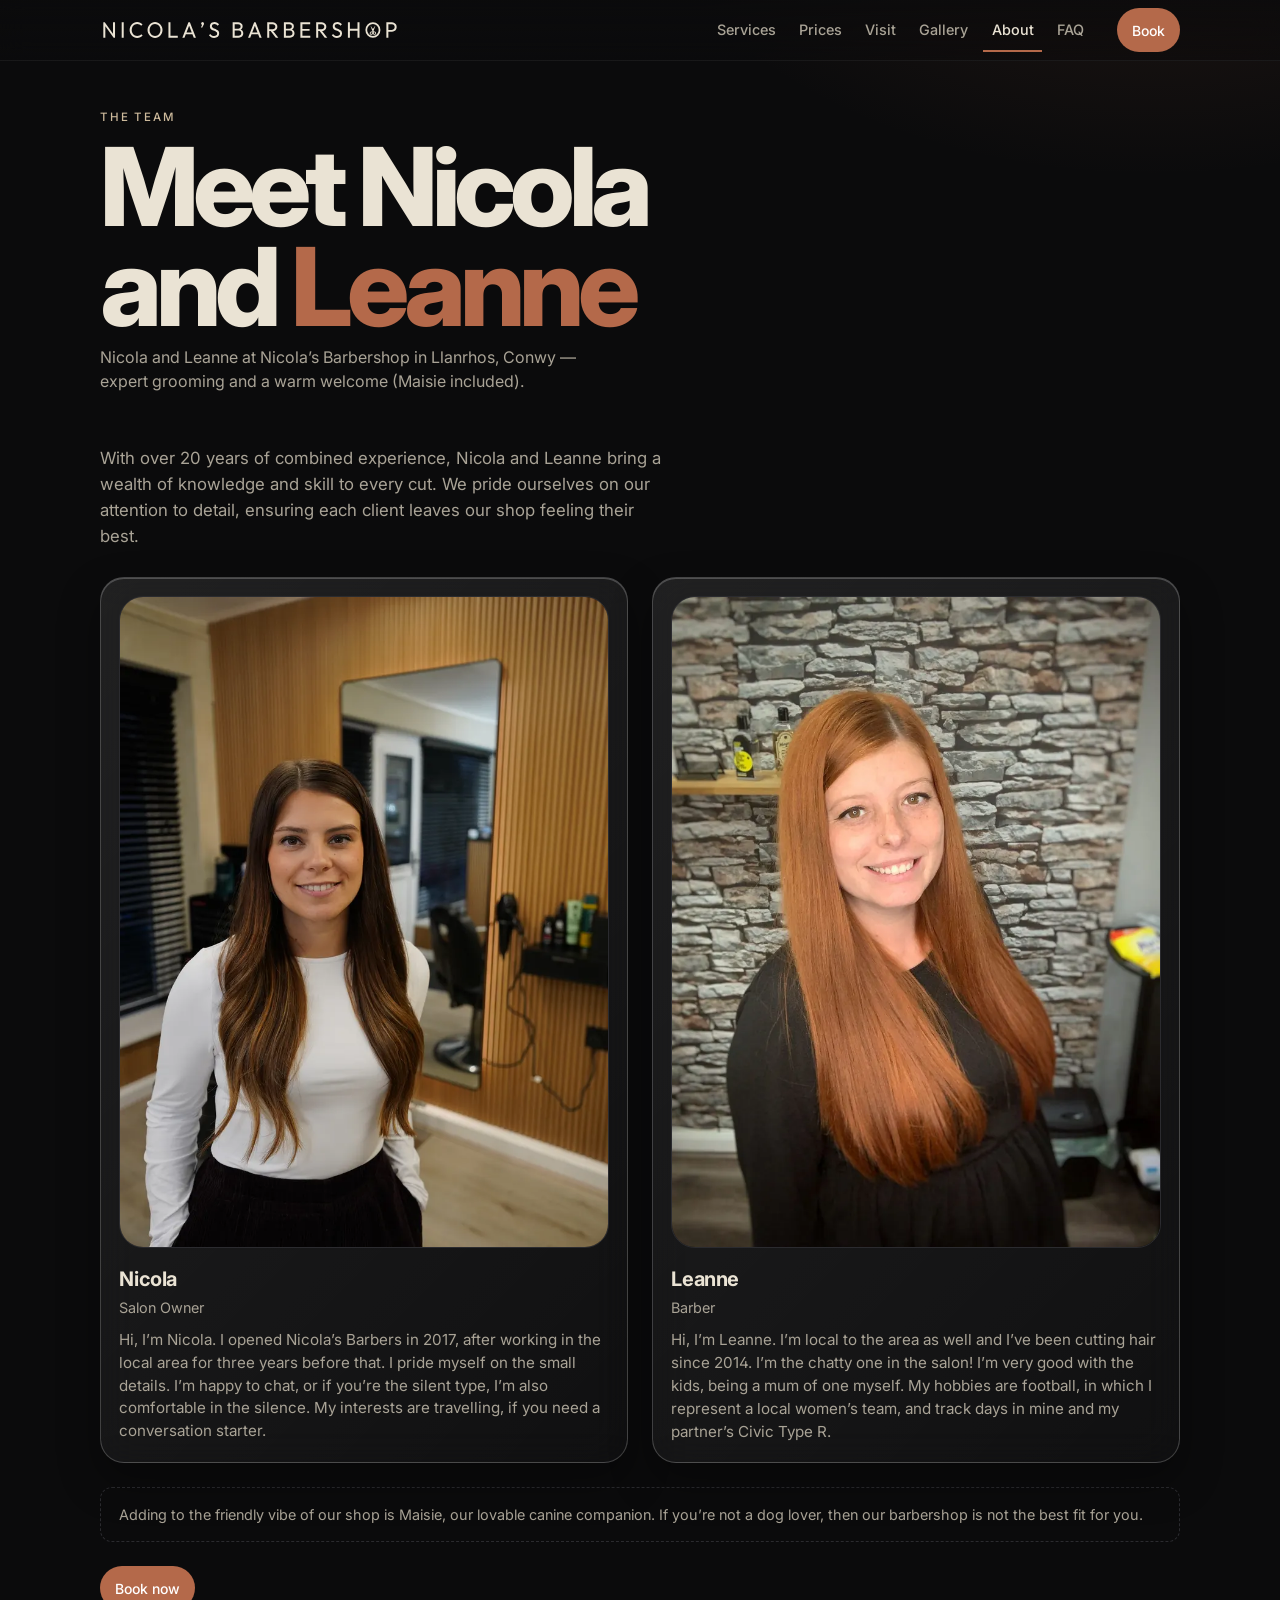
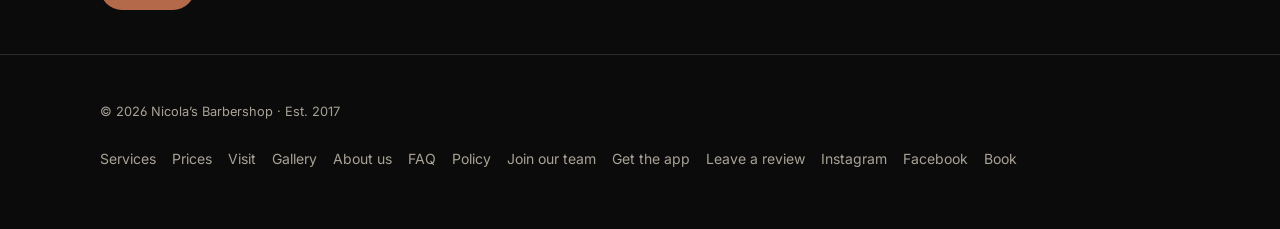
==== about.html @ 8cd3a9d8 "Go live: Concept C style" ====
<!DOCTYPE html>
<html lang="en-GB">
<head>
  <meta name="robots" content="noindex, nofollow">
  <meta charset="utf-8" />
  <meta name="viewport" content="width=device-width, initial-scale=1" />
  <title>About Nicola &amp; Leanne · Nicola’s Barbershop, Llanrhos, Conwy</title>
  <meta name="description" content="Meet Nicola and Leanne, the barbers at Nicola’s Barbershop in Llanrhos, Conwy." />
  <link rel="canonical" href="https://nicolasbarbershop.co.uk/about.html" />
  <meta name="theme-color" content="#0b0b0c" />
  <link rel="manifest" href="/manifest.webmanifest?v=cc3" />
  <meta name="mobile-web-app-capable" content="yes" />
  <meta name="apple-mobile-web-app-capable" content="yes" />
  <meta name="apple-mobile-web-app-title" content="Nicola's" />
  <meta name="apple-mobile-web-app-status-bar-style" content="black-translucent" />
  <!-- Social share (Open Graph / Twitter). Absolute site URLs use https://nicolasbarbershop.co.uk/ -->
  <meta property="og:type" content="website" />
  <meta property="og:site_name" content="Nicola’s Barbershop" />
  <meta property="og:locale" content="en_GB" />
  <meta property="og:title" content="About Nicola &amp; Leanne · Nicola’s Barbershop, Llanrhos, Conwy" />
  <meta property="og:description" content="Meet Nicola and Leanne, the barbers at Nicola’s Barbershop in Llanrhos, Conwy." />
  <meta property="og:url" content="https://nicolasbarbershop.co.uk/about.html" />
  <meta property="og:image" content="https://nicolasbarbershop.co.uk/assets/og-share.jpg" />
  <meta property="og:image:width" content="1200" />
  <meta property="og:image:height" content="630" />
  <meta property="og:image:alt" content="Nicola’s Barbershop, 2 Maes y Castell, Llanrhos, Conwy: barber chair inside the shop" />
  <meta name="twitter:card" content="summary_large_image" />
  <meta name="twitter:title" content="About Nicola &amp; Leanne · Nicola’s Barbershop, Llanrhos, Conwy" />
  <meta name="twitter:description" content="Meet Nicola and Leanne, the barbers at Nicola’s Barbershop in Llanrhos, Conwy." />
  <meta name="twitter:image" content="https://nicolasbarbershop.co.uk/assets/og-share.jpg" />
  <link rel="icon" href="favicon.ico?v=cc3" sizes="any" />
  <link rel="icon" type="image/png" sizes="32x32" href="assets/favicon-32x32.png?v=cc3" />
  <link rel="icon" type="image/png" sizes="192x192" href="assets/favicon-192.png?v=cc3" />
  <link rel="apple-touch-icon" sizes="180x180" href="assets/apple-touch-icon.png?v=cc3" />
  <link rel="preconnect" href="https://fonts.googleapis.com" />
  <link rel="preconnect" href="https://fonts.gstatic.com" crossorigin />
  <link href="https://fonts.googleapis.com/css2?family=Inter:wght@400;500;600&display=swap" rel="stylesheet" />
  <link rel="stylesheet" href="styles.css?v=cc3" />
</head>
<body>
  <a class="skip-link" href="#main">Skip to content</a>
  <header>
    <div class="wrap nav">
      <a class="logo-link" href="index.html">
        <img class="logo-wordmark-img" src="assets/wordmark.svg" alt="Nicola’s Barbershop" width="240" height="17">
      </a>
      <nav class="nav-links" aria-label="Main">
        <a href="services.html">Services</a>
        <a href="prices.html">Prices</a>
        <a href="visit.html">Visit</a>
        <a href="gallery.html">Gallery</a>
        <a href="about.html" aria-current="page">About</a>
        <a href="faq.html">FAQ</a>
      </nav>
      <div class="nav-actions">
        <a class="btn" href="book.html">Book</a>
        <button type="button" class="menu-toggle" aria-expanded="false" aria-controls="site-menu" aria-label="Open menu">
          <span class="menu-toggle-bars" aria-hidden="true"><span></span></span>
        </button>
      </div>
    </div>
    <div id="news-ticker" class="news-ticker" hidden role="region" aria-labelledby="news-ticker-label">
      <div class="wrap news-ticker-inner">
        <span id="news-ticker-label" class="news-ticker-label">Shop updates</span>
        <div class="news-ticker-viewport" aria-hidden="true">
          <div class="news-ticker-track"></div>
        </div>
        <button type="button" class="news-ticker-toggle" aria-pressed="false">Pause</button>
        <ul class="news-ticker-list" aria-live="polite"></ul>
      </div>
    </div>
  </header>

  <div id="site-menu" class="site-menu" hidden aria-hidden="true">
    <div class="site-menu-inner">
      <nav class="site-menu-nav" aria-label="Site">
        <a href="index.html">Home</a>
        <a href="services.html">Services</a>
        <a href="prices.html">Prices</a>
        <a href="visit.html">Visit</a>
        <a href="gallery.html">Gallery</a>
        <a href="about.html" aria-current="page">About us</a>
        <a href="faq.html">FAQ</a>
        <a href="policy.html">Policy</a>
        <a href="join.html">Join our team</a>
        <a class="btn btn-lg menu-book" href="book.html">Book</a>
        <a class="menu-app app-only-browser" href="app.html">Get the app</a>
      </nav>
      <div class="site-menu-foot">
        <div class="site-menu-social">
          <a class="social-icon" href="https://www.instagram.com/nicolas_barbershop_/" target="_blank" rel="noopener" aria-label="Instagram"><svg viewBox="0 0 24 24" aria-hidden="true"><path d="M7.8 2h8.4C19.4 2 22 4.6 22 7.8v8.4a5.8 5.8 0 0 1-5.8 5.8H7.8C4.6 22 2 19.4 2 16.2V7.8A5.8 5.8 0 0 1 7.8 2zm-.2 2A3.6 3.6 0 0 0 4 7.6v8.8A3.6 3.6 0 0 0 7.6 20h8.8a3.6 3.6 0 0 0 3.6-3.6V7.6A3.6 3.6 0 0 0 16.4 4H7.6zm9.65 1.5a1.25 1.25 0 1 1 0 2.5 1.25 1.25 0 0 1 0-2.5zM12 7a5 5 0 1 1 0 10 5 5 0 0 1 0-10zm0 2a3 3 0 1 0 0 6 3 3 0 0 0 0-6z"/></svg></a>
          <a class="social-icon" href="https://www.facebook.com/nicolasbarbershop35/" target="_blank" rel="noopener" aria-label="Facebook"><svg viewBox="0 0 24 24" aria-hidden="true"><path d="M14 13.5h2.5l1-4H14v-2c0-1.03 0-2 2-2h1.5V2.14C17.17 2.09 15.92 2 14.89 2 12.3 2 10.5 3.66 10.5 6.7V9.5H8v4h2.5V22h3.5v-8.5z"/></svg></a>
        </div>
        <a class="site-menu-review" href="https://search.google.com/local/writereview?placeid=ChIJI0imyHkeZUgKI9zRHF1nJQ" target="_blank" rel="noopener">Leave a Google review</a>
      </div>
    </div>
  </div>

  <main id="main" tabindex="-1">
    <div class="wrap page-hero">
      <p class="eyebrow">The team</p>
      <h1>Meet Nicola and Leanne</h1>
      <p class="page-lead">Nicola and Leanne at Nicola’s Barbershop in Llanrhos, Conwy — expert grooming and a warm welcome (Maisie included).</p>
    </div>
    <section class="about-section" style="border-top:none;padding-top:0;" aria-labelledby="team-heading">
      <div class="wrap">
        <h2 id="team-heading" class="visually-hidden">Nicola and Leanne</h2>
        <p class="about-intro reveal">With over 20 years of combined experience, Nicola and Leanne bring a wealth of knowledge and skill to every cut. We pride ourselves on our attention to detail, ensuring each client leaves our shop feeling their best.</p>
        <div class="about-profiles">
          <article class="about-profile reveal">
            <picture><source type="image/webp" srcset="assets/about/nicola-480.webp?v=20261101n 480w, assets/about/nicola-800.webp?v=20261101n 800w" sizes="(min-width: 720px) 50vw, 100vw" /><img class="about-photo" src="assets/about/nicola.jpg?v=20261101n" width="1200" height="1600" alt="Nicola, salon owner at Nicola’s Barbershop" loading="eager" decoding="async" /></picture>
            <div class="about-copy">
              <h3>Nicola</h3>
              <p class="role">Salon Owner</p>
              <p>Hi, I’m Nicola. I opened Nicola’s Barbers in 2017, after working in the local area for three years before that. I pride myself on the small details. I’m happy to chat, or if you’re the silent type, I’m also comfortable in the silence. My interests are travelling, if you need a conversation starter.</p>
            </div>
          </article>
          <article class="about-profile reveal">
            <picture><source type="image/webp" srcset="assets/about/leanne-480.webp 480w, assets/about/leanne-800.webp 800w" sizes="(min-width: 720px) 50vw, 100vw" /><img class="about-photo" src="assets/about/leanne.jpg?v=20260926-full" width="1200" height="1600" alt="Leanne, barber at Nicola’s Barbershop" loading="lazy" decoding="async" /></picture>
            <div class="about-copy">
              <h3>Leanne</h3>
              <p class="role">Barber</p>
              <p>Hi, I’m Leanne. I’m local to the area as well and I’ve been cutting hair since 2014. I’m the chatty one in the salon! I’m very good with the kids, being a mum of one myself. My hobbies are football, in which I represent a local women’s team, and track days in mine and my partner’s Civic Type R.</p>
            </div>
          </article>
        </div>
        <p class="note reveal" style="margin-top:1.5rem;">Adding to the friendly vibe of our shop is Maisie, our lovable canine companion. If you’re not a dog lover, then our barbershop is not the best fit for you.</p>
        <p style="margin-top:1.5rem;" class="reveal"><a class="btn" href="book.html">Book now</a></p>
      </div>
    </section>
  </main>

  <footer>
    <div class="wrap footer-row">
      <div class="footer-nap">
        <p class="footer-copy">© 2026 Nicola’s Barbershop · Est. 2017</p>
      </div>
      <div class="social">
        <a href="services.html">Services</a>
        <a href="prices.html">Prices</a>
        <a href="visit.html">Visit</a>
        <a href="gallery.html">Gallery</a>
        <a href="about.html">About us</a>
        <a href="faq.html">FAQ</a>
        <a href="policy.html">Policy</a>
        <a href="join.html">Join our team</a>
        <a href="app.html" class="app-only-browser">Get the app</a>
        <a href="https://search.google.com/local/writereview?placeid=ChIJI0imyHkeZUgKI9zRHF1nJQ" target="_blank" rel="noopener">Leave a review</a>
        <a href="https://www.instagram.com/nicolas_barbershop_/" target="_blank" rel="noopener">Instagram</a>
        <a href="https://www.facebook.com/nicolasbarbershop35/" target="_blank" rel="noopener">Facebook</a>
        <a href="book.html">Book</a>
      </div>
    </div>
  </footer>
  <script src="site.js?v=cc3" defer></script>
</body>
</html>
---- styles.css ----
:root {
  --bg: #0b0b0c;
  --bg-elevated: #17171a;
  --border: #2b2b2f;
  --text: #eae3d4;
  --muted: #a9a396;
  --accent: #b4694a;
  --accent-hover: #9c5a3e; /* button hover: white text 5.6:1 */
  --accent-text: #cdba9c; /* links/text on dark: 6.0:1 on #0b0b0c, 5.7:1 on #17171a (was #b4694a at 4.2:1) */
  --accent-text-hover: #eae3d4;
  --max: 1080px;
  --font: Inter, system-ui, -apple-system, BlinkMacSystemFont, "Segoe UI", sans-serif;
}
* { box-sizing: border-box; margin: 0; padding: 0; }
html { scroll-behavior: smooth; }
body {
  font-family: var(--font);
  background: var(--bg);
  color: var(--text);
  line-height: 1.5;
  -webkit-font-smoothing: antialiased;
}
a { color: inherit; text-decoration: none; }
img { max-width: 100%; display: block; }
.wrap { width: min(100% - 2rem, var(--max)); margin-inline: auto; }
header {
  position: sticky; top: 0; z-index: 20;
  backdrop-filter: saturate(180%) blur(14px);
  background: rgba(11, 11, 12, 0.82);
  border-bottom: 1px solid var(--border);
}
.nav {
  display: flex; align-items: center; justify-content: space-between;
  gap: 1rem; min-height: 3.75rem;
}
.logo-link { display: flex; align-items: center; gap: 0.65rem; min-height: 44px; }
.logo-img {
  height: 1.5rem; width: auto;
  /* Nearcut asset is white glyphs on black — keep black plate so white type stays visible */
  border-radius: 4px;
  background: #000;
}
.logo-text {
  font-weight: 600; font-size: 0.9rem; letter-spacing: -0.02em;
  display: none;
}
/* Header wordmark (text, so it stays sharp and can be sized to fit) */
.logo-wordmark {
  display: block; white-space: nowrap; text-transform: uppercase;
  font-weight: 600; letter-spacing: 0.1em; line-height: 1;
  font-size: clamp(0.8rem, 3.9vw, 0.95rem); color: var(--text);
}
@media (min-width: 720px) { .logo-wordmark { font-size: 1.1rem; letter-spacing: 0.14em; } }
.logo-link { min-width: 0; flex-shrink: 1; }
@media (max-width: 400px) {
  .nav { gap: 0.5rem; }
  .nav-actions { gap: 0.4rem; }
}

/* Button rows */
.btn-row { display: flex; flex-wrap: wrap; align-items: center; gap: 0.75rem; }
/* Equal-width Book + Call pair */
.btn-row.btn-pair {
  display: grid; grid-template-columns: repeat(2, minmax(0, 1fr));
  gap: 0.75rem; width: 100%; max-width: 26rem; align-items: stretch;
}
.btn-pair > .btn, .btn-pair > .btn-ghost { width: 100%; min-width: 0; }
.btn-pair .btn, .btn-pair .btn-ghost { text-align: center; line-height: 1.2; padding-inline: 0.75rem; }
/* Stacked variant: two equal full-width buttons (used where a label is too long for two columns) */
.btn-row.btn-pair.btn-pair-stack { grid-template-columns: minmax(0, 1fr); max-width: 22rem; }

.price-foot { margin-top: 1rem; color: var(--muted); font-size: 0.9rem; }
.nav-links {
  display: none; gap: 1.1rem; color: var(--muted);
  font-size: 0.85rem; font-weight: 500;
}
.nav-links a:hover, .nav-links a[aria-current="page"] { color: var(--text); }
.btn {
  display: inline-flex; align-items: center; justify-content: center;
  background: var(--accent); color: #fff; font-weight: 500;
  font-size: 0.875rem; padding: 0.55rem 0.95rem; border-radius: 999px;
  transition: background 0.15s ease;
}
.btn:hover { background: var(--accent-hover); }
.btn-lg { font-size: 0.95rem; padding: 0.75rem 1.25rem; }
.link-quiet { color: var(--muted); font-size: 0.95rem; font-weight: 500; }
.link-quiet:hover { color: var(--text); }
.hero { padding: 3.5rem 0 2rem; }
.hero h1 {
  font-size: clamp(2.4rem, 7vw, 3.75rem); font-weight: 600;
  letter-spacing: -0.04em; line-height: 1.05; max-width: 15ch;
}
.hero-kicker { margin-top: 0.9rem; color: var(--muted); font-size: clamp(1.1rem, 3vw, 1.35rem); font-weight: 500; letter-spacing: -0.02em; }
.hero-sub { margin-top: 0.3rem; color: var(--muted); font-size: 1.05rem; max-width: 36ch; }
.hero-actions { display: flex; flex-wrap: wrap; align-items: center; gap: 1rem; margin-top: 1.75rem; }

.book-stack { display: flex; flex-direction: column; align-items: flex-start; gap: 0.4rem; }
.book-hint {
  color: var(--muted); font-size: 0.85rem; font-weight: 400;
  letter-spacing: -0.01em; margin: 0;
}
.book-hint { max-width: 44ch; }
.book-hint-tel { color: var(--text); text-decoration: underline; text-underline-offset: 2px; white-space: nowrap; padding: 0.6rem 0; }
.cta-bar .book-stack { align-items: flex-end; }
.cta-bar .book-hint { text-align: right; }
.cards {
  display: grid; gap: 0.75rem; margin: 2rem 0 3rem; padding: 0.75rem;
  border: 1px solid var(--border); border-radius: 16px;
  background: linear-gradient(180deg, rgba(255,255,255,0.02), transparent);
}
.card {
  padding: 1rem 1rem 1.1rem; border-radius: 12px;
  background: var(--bg-elevated); border: 1px solid var(--border);
}
.card-icon {
  width: 2rem; height: 2rem; border-radius: 8px;
  border: 1px solid rgba(180, 105, 74, 0.5);
  display: grid; place-items: center; color: var(--accent-text);
  margin-bottom: 0.75rem; font-size: 0.9rem;
}
.card h3 { font-size: 0.95rem; font-weight: 600; letter-spacing: -0.02em; margin-bottom: 0.35rem; }
.card p { color: var(--muted); font-size: 0.875rem; }
section { padding: 2.75rem 0; border-top: 1px solid var(--border); }
.page-hero { padding: 3rem 0 1.5rem; border-top: none; }
.eyebrow {
  color: var(--muted); font-size: 0.75rem; font-weight: 500;
  letter-spacing: 0.08em; text-transform: uppercase; margin-bottom: 0.65rem;
}
section h2, .page-hero h1 {
  font-size: clamp(1.6rem, 4vw, 2.1rem); font-weight: 600;
  letter-spacing: -0.03em; margin-bottom: 0.5rem;
}
.page-hero h1 { font-size: clamp(2rem, 5vw, 2.75rem); }
.section-lead, .page-lead { color: var(--muted); max-width: 48ch; margin-bottom: 1.75rem; }
.visit-grid { display: grid; gap: 1.5rem; grid-template-columns: minmax(0, 1fr); }
.visit-grid > * { min-width: 0; }
.panel {
  background: var(--bg-elevated); border: 1px solid var(--border);
  border-radius: 14px; padding: 1.25rem;
}
.panel h3 {
  font-size: 0.8rem; font-weight: 500; color: var(--muted);
  letter-spacing: 0.04em; text-transform: uppercase; margin-bottom: 0.65rem;
}
.panel address { font-style: normal; font-size: 1.05rem; letter-spacing: -0.01em; }
.hours { width: 100%; border-collapse: collapse; font-size: 0.95rem; }
.hours th, .hours td { text-align: left; padding: 0.45rem 0; border-bottom: 1px solid var(--border); font-weight: 400; }
.hours tr:last-child th, .hours tr:last-child td { border-bottom: none; }
.hours th { color: var(--muted); width: 35%; }
.map-wrap { display: grid; gap: 0.75rem; align-content: start; }
.map-frame {
  overflow: hidden; border-radius: 14px; border: 1px solid var(--border);
  background: #101012; aspect-ratio: 4 / 3; width: 100%; min-height: 260px;
}
.map-frame iframe {
  display: block; width: 100%; height: 100%; border: 0;
  filter: grayscale(1) invert(0.92) contrast(0.9);
}
.map-open { justify-content: center; }
@media (min-width: 720px) {
  .map-frame { aspect-ratio: auto; height: 100%; min-height: 360px; }
}

.btn-directions {
  margin-top: 1rem;
  width: 100%;
}
.phone-row {
  display: flex; align-items: center; justify-content: space-between; gap: 1rem;
  padding: 1rem 1.15rem; border-radius: 12px; border: 1px solid var(--border);
  background: var(--bg-elevated); margin-top: 1rem; font-weight: 500;
}
.phone-row span { color: var(--muted); font-size: 0.85rem; }
.team { display: grid; gap: 1rem; }
.person {
  display: flex; gap: 1rem; align-items: flex-start; padding: 1.1rem;
  border: 1px solid var(--border); border-radius: 14px; background: var(--bg-elevated);
}
.avatar {
  width: 3rem; height: 3rem; border-radius: 999px; background: #222226;
  border: 1px solid var(--border); display: grid; place-items: center;
  color: var(--muted); font-weight: 600; flex-shrink: 0;
}
.person h3 { font-size: 1rem; letter-spacing: -0.02em; }
.person .role { color: var(--muted); font-size: 0.85rem; margin: 0.15rem 0 0.4rem; }
.person p { color: var(--muted); font-size: 0.9rem; }
.note {
  margin-top: 1.25rem; padding: 1rem 1.15rem; border-radius: 12px;
  border: 1px dashed var(--border); color: var(--muted); font-size: 0.9rem;
}
.draft-banner {
  background: #2a1d17; border-bottom: 1px solid #5a3a2b; color: #e0c2b0;
  font-size: 0.8rem; padding: 0.45rem 1rem; text-align: center;
}
footer {
  padding: 2.5rem 0 3rem; border-top: 1px solid var(--border);
  color: var(--muted); font-size: 0.875rem;
}
.footer-row {
  display: flex; flex-wrap: wrap; gap: 1rem;
  justify-content: space-between; align-items: center;
}
.social { display: flex; flex-wrap: wrap; gap: 1rem; }
.social a:hover { color: var(--text); }
.cta-bar {
  display: flex; flex-wrap: wrap; gap: 1rem; align-items: center;
  justify-content: space-between; padding: 1.25rem; border: 1px solid var(--border);
  border-radius: 16px; background: var(--bg-elevated); margin: 0.5rem 0 1.5rem;
}
.cta-bar p { color: var(--muted); font-size: 0.95rem; }


/* Google reviews strip */
.review-grid {
  display: grid; grid-template-columns: repeat(2, minmax(0, 1fr)); gap: 0.6rem;
  margin: 1.1rem 0 1rem;
}
.review-card {
  display: flex; flex-direction: column;
  padding: 0.85rem 0.8rem; border-radius: 12px;
  border: 1px solid var(--border); background: var(--bg-elevated);
}
.review-stars {
  color: #f3c969; font-size: 0.72rem; line-height: 1;
  letter-spacing: 0.08em; margin-bottom: 0.55rem;
}
.review-card blockquote { margin: 0; }
.review-card blockquote p {
  color: var(--text); font-size: 0.85rem; line-height: 1.4;
  letter-spacing: -0.01em;
}
.review-card footer {
  display: flex; flex-wrap: wrap; gap: 0.2rem 0.45rem;
  align-items: center; margin-top: auto; padding-top: 0.7rem;
  color: var(--muted); font-size: 0.72rem;
}
.review-avatar {
  display: inline-grid; place-items: center; width: 1.45rem; height: 1.45rem;
  border-radius: 50%; background: rgba(180, 105, 74, 0.2);
  border: 1px solid rgba(180, 105, 74, 0.5); color: #cdba9c;
  font-size: 0.58rem; font-weight: 600; letter-spacing: 0;
}
.review-card cite { font-style: normal; font-weight: 500; color: var(--text); }
.review-card time { color: var(--muted); }
.review-more {
  color: var(--accent-text); font-weight: 500;
  text-decoration: underline; text-underline-offset: 2px;
}
.review-more:hover { color: var(--accent-text-hover); }
.reviews-meta {
  color: var(--muted); font-size: 0.85rem; margin-top: 0.5rem;
}
.reviews-meta a { color: var(--accent-text); text-decoration: underline; text-underline-offset: 2px; }
@media (min-width: 720px) {
  .review-grid { grid-template-columns: repeat(4, 1fr); gap: 0.75rem; }
  .review-card { padding: 1rem; }
  .review-card blockquote p { font-size: 0.9rem; }
}

/* Price list */
.price-group { margin-bottom: 2rem; }
.price-group h2 {
  font-size: 1.15rem; font-weight: 600; letter-spacing: -0.02em;
  margin-bottom: 0.75rem; padding-bottom: 0.5rem; border-bottom: 1px solid var(--border);
}
.price-row {
  display: grid; grid-template-columns: 1fr auto; gap: 0.5rem 1rem;
  padding: 0.85rem 0; border-bottom: 1px solid var(--border);
}
.price-row:last-child { border-bottom: none; }
.price-name { font-weight: 500; letter-spacing: -0.01em; }
.price-meta { color: var(--muted); font-size: 0.85rem; margin-top: 0.2rem; }
.price-amount { font-weight: 600; font-variant-numeric: tabular-nums; white-space: nowrap; }

/* FAQ */
.faq details {
  border: 1px solid var(--border); border-radius: 12px;
  background: var(--bg-elevated); padding: 0.95rem 1.1rem; margin-bottom: 0.65rem;
}
.faq summary {
  cursor: pointer; font-weight: 500; letter-spacing: -0.01em; list-style: none;
}
.faq summary::-webkit-details-marker { display: none; }
.faq summary::after { content: "+"; float: right; color: var(--muted); }
.faq details[open] summary::after { content: "–"; }
.faq details p { color: var(--muted); margin-top: 0.65rem; font-size: 0.95rem; }
.faq details a { color: var(--accent-text); text-decoration: underline; text-underline-offset: 2px; }

/* Policy prose */
.prose { max-width: 62ch; }
.prose h2 { font-size: 1.2rem; margin: 1.75rem 0 0.65rem; letter-spacing: -0.02em; }
.prose p, .prose li { color: var(--muted); margin-bottom: 0.75rem; }
.prose ul { padding-left: 1.2rem; margin-bottom: 1rem; }
.prose strong { color: var(--text); font-weight: 500; }
.unknown {
  display: inline-block; font-size: 0.75rem; font-weight: 500;
  color: #e0b45a; background: rgba(224,180,90,0.12);
  border: 1px solid rgba(224,180,90,0.35); border-radius: 999px;
  padding: 0.1rem 0.5rem; margin-left: 0.35rem; vertical-align: middle;
}

@media (min-width: 720px) {
  .nav-links { display: flex; }
  .logo-text { display: none; }
  .logo-img { height: 1.65rem; }
  .cards { grid-template-columns: repeat(3, 1fr); padding: 1rem; }
  .visit-grid { grid-template-columns: minmax(0, 1fr) minmax(0, 1.1fr); align-items: start; }
  .team { grid-template-columns: 1fr 1fr; }
  .hero { padding-top: 5rem; padding-bottom: 3rem; }
}
@media (max-width: 719px) {
  .nav-links.mobile-open {
    display: flex; flex-direction: column; position: absolute;
    left: 0; right: 0; top: 3.75rem; background: var(--bg);
    border-bottom: 1px solid var(--border); padding: 1rem;
  }
}

/* ── Header actions (Book + hamburger) ─────────────────────────── */

/* ── Shop updates ticker ───────────────────────────────────────── */
.news-ticker {
  border-top: 1px solid rgba(35, 37, 42, 0.8);
  background: rgba(17, 18, 20, 0.72);
}
.news-ticker-inner {
  min-height: 2.25rem;
  display: grid;
  grid-template-columns: auto minmax(0, 1fr) auto;
  align-items: center;
  gap: 0.75rem;
}
.news-ticker-label {
  color: var(--muted);
  font-size: 0.68rem;
  font-weight: 600;
  letter-spacing: 0.08em;
  text-transform: uppercase;
  white-space: nowrap;
}
.news-ticker-viewport {
  min-width: 0;
  overflow: hidden;
}
.news-ticker-track {
  display: flex;
  width: max-content;
  animation: news-ticker-scroll 32s linear infinite;
}
.news-ticker-set {
  display: flex;
  align-items: center;
  flex-shrink: 0;
  gap: 1.75rem;
  padding-right: 1.75rem;
  list-style: none;
}
.news-ticker-item {
  color: var(--muted);
  font-size: 0.78rem;
  line-height: 1.3;
  white-space: nowrap;
}
.news-ticker-item strong {
  color: var(--text);
  font-weight: 500;
}
.news-ticker-separator { color: var(--accent-text); padding: 0 0.2rem; }
.news-ticker-toggle {
  border: 0;
  border-left: 1px solid var(--border);
  background: transparent;
  color: var(--muted);
  cursor: pointer;
  font: inherit;
  font-size: 0.72rem;
  padding: 0.2rem 0 0.2rem 0.75rem;
}
.news-ticker-toggle:hover { color: var(--text); }
.news-ticker-toggle:focus-visible {
  outline: 2px solid var(--accent);
  outline-offset: 2px;
}
.news-ticker:hover .news-ticker-track,
.news-ticker:focus-within .news-ticker-track,
.news-ticker.is-paused .news-ticker-track {
  animation-play-state: paused;
}
.news-ticker-list {
  position: absolute;
  width: 1px;
  height: 1px;
  padding: 0;
  margin: -1px;
  overflow: hidden;
  clip: rect(0, 0, 0, 0);
  white-space: nowrap;
  border: 0;
}
@keyframes news-ticker-scroll {
  to { transform: translateX(-50%); }
}

.nav-actions {
  display: flex; align-items: center; gap: 0.65rem; margin-left: auto;
}
.menu-toggle {
  display: inline-flex; align-items: center; justify-content: center;
  width: 2.5rem; height: 2.5rem; border-radius: 999px;
  border: 1px solid var(--border); background: var(--bg-elevated);
  color: var(--text); cursor: pointer; padding: 0;
  transition: background 0.15s ease, border-color 0.15s ease;
}
.menu-toggle:hover { background: #1f1f22; border-color: #38383d; }
.menu-toggle:focus-visible {
  outline: 2px solid var(--accent); outline-offset: 2px;
}
.menu-toggle-bars {
  display: block; width: 1.05rem; height: 0.75rem; position: relative;
}
.menu-toggle-bars::before,
.menu-toggle-bars::after,
.menu-toggle-bars span {
  content: ""; position: absolute; left: 0; right: 0; height: 1.5px;
  background: currentColor; border-radius: 1px;
  transition: transform 0.2s ease, top 0.2s ease, opacity 0.15s ease;
}
.menu-toggle-bars span { top: 50%; margin-top: -0.75px; }
.menu-toggle-bars::before { top: 0; }
.menu-toggle-bars::after { bottom: 0; }
.menu-toggle[aria-expanded="true"] .menu-toggle-bars span { opacity: 0; }
.menu-toggle[aria-expanded="true"] .menu-toggle-bars::before {
  top: 50%; margin-top: -0.75px; transform: rotate(45deg);
}
.menu-toggle[aria-expanded="true"] .menu-toggle-bars::after {
  bottom: 50%; margin-bottom: -0.75px; transform: rotate(-45deg);
}

/* Desktop: inline nav from 720px; hamburger stays on mobile only */
@media (max-width: 719px) {
  .nav-links { display: none !important; }
}
@media (min-width: 720px) {
  .nav-links { display: flex; align-items: center; gap: 0.15rem; margin-left: auto; }
  .nav-links a {
    display: inline-flex; align-items: center; min-height: 44px;
    padding: 0 0.55rem; border-radius: 8px;
  }
  .nav-links a[aria-current="page"] { color: var(--text); box-shadow: inset 0 -2px 0 var(--accent); border-radius: 0; }
  .nav-actions { margin-left: 0.5rem; }
  .menu-toggle { display: none; }
}
@media (min-width: 720px) and (max-width: 899px) {
  .logo-img { height: 1.3rem; }
  .nav-links { font-size: 0.8rem; }
  .nav-links a { padding: 0 0.4rem; }
}
@media (min-width: 960px) {
  .nav-links { font-size: 0.9rem; gap: 0.35rem; }
}

body.menu-open { overflow: hidden; }

/* ── Full-screen overlay menu ──────────────────────────────────── */
.site-menu {
  position: fixed; inset: 0; z-index: 40;
  background: rgba(11, 11, 12, 0.97);
  backdrop-filter: saturate(160%) blur(18px);
  display: flex; flex-direction: column;
  padding: 5rem 1.5rem 2rem;
  overflow-y: auto;
}
.site-menu[hidden] { display: none !important; }
.site-menu-inner {
  width: min(100%, 28rem); margin: 0 auto;
  display: flex; flex-direction: column; flex: 1; gap: 2rem;
}
.site-menu-nav {
  display: flex; flex-direction: column; gap: 0.15rem;
}
.site-menu-nav a {
  display: block; font-size: clamp(1.45rem, 5vw, 1.85rem);
  font-weight: 600; letter-spacing: -0.03em; line-height: 1.25;
  padding: 0.55rem 0; color: var(--text);
  border-bottom: 1px solid transparent;
  transition: color 0.15s ease;
}
.site-menu-nav a:hover,
.site-menu-nav a[aria-current="page"] { color: var(--accent-text); }
.site-menu-nav .menu-book {
  margin-top: 1rem; width: fit-content;
  font-size: 1rem; letter-spacing: -0.01em; line-height: 1.2;
  padding: 0.75rem 1.35rem;
}
.site-menu-foot {
  margin-top: auto; padding-top: 1.5rem;
  border-top: 1px solid var(--border);
  display: flex; flex-wrap: wrap; align-items: center;
  justify-content: space-between; gap: 1rem;
}
.site-menu-social {
  display: flex; gap: 0.75rem;
}
.social-icon {
  display: inline-flex; align-items: center; justify-content: center;
  width: 3rem; height: 3rem; border-radius: 999px;
  border: 1px solid var(--border); background: var(--bg-elevated);
  color: var(--text); transition: background 0.15s ease, border-color 0.15s ease;
}
.social-icon:hover { background: #1f1f22; border-color: #38383d; color: var(--accent-text); }
.social-icon svg { width: 1.25rem; height: 1.25rem; fill: currentColor; }
.site-menu-review {
  font-size: 0.9rem; font-weight: 500; color: var(--muted);
}
.site-menu-review:hover { color: var(--text); }

/* ── Scroll reveal ─────────────────────────────────────────────── */
.reveal-ready,
.review-card.reveal-ready {
  opacity: 0;
  transform: translateY(0.85rem);
  transition: opacity 0.55s ease, transform 0.55s ease;
}
.reveal-ready.is-visible,
.review-card.reveal-ready.is-visible {
  opacity: 1;
  transform: translateY(0);
}
@media (prefers-reduced-motion: reduce) {
  .reveal-ready,
  .review-card.reveal-ready {
    opacity: 1; transform: none; transition: none;
  }
  .news-ticker-track { animation: none; }
}

/* ── Reviews CTA ───────────────────────────────────────────────── */
.reviews-actions {
  display: flex; flex-wrap: wrap; gap: 0.75rem 1rem;
  align-items: center; margin-top: 1.25rem;
}
.btn-ghost {
  display: inline-flex; align-items: center; justify-content: center;
  background: transparent; color: var(--text); font-weight: 500;
  font-size: 0.875rem; padding: 0.55rem 0.95rem; border-radius: 999px;
  border: 1px solid var(--border);
  transition: background 0.15s ease, border-color 0.15s ease;
}
.btn-ghost:hover { background: var(--bg-elevated); border-color: #38383d; }

/* ── Service cards (services page + home highlights) ───────────── */
.service-grid {
  display: grid; gap: 0.75rem; margin: 1rem 0 1.5rem;
}
.service-card {
  padding: 1.15rem 1.2rem; border-radius: 14px;
  border: 1px solid var(--border); background: var(--bg-elevated);
  display: flex; flex-direction: column; gap: 0.65rem;
}
.service-card h3 {
  font-size: 1.05rem; font-weight: 600; letter-spacing: -0.02em;
}
.service-card .price-meta { margin-top: 0; }
.service-card-top {
  display: flex; justify-content: space-between; gap: 1rem; align-items: flex-start;
}
.service-card .price-amount { font-size: 1.05rem; }
.service-card .book-stack { margin-top: 0.25rem; }
.card-link {
  display: block; color: inherit;
  transition: border-color 0.15s ease, background 0.15s ease;
}
a.card.card-link:hover {
  border-color: #38383d; background: #1c1c1f;
}
.cards-foot {
  display: flex; justify-content: center; margin: -1.5rem 0 2.5rem;
}
@media (min-width: 720px) {
  .service-grid { grid-template-columns: repeat(2, 1fr); }
}

/* ── Gallery ───────────────────────────────────────────────────── */
.gallery-cta {
  display: flex; flex-wrap: wrap; gap: 1rem; align-items: center;
  justify-content: space-between; padding: 1.25rem 1.35rem;
  border: 1px solid var(--border); border-radius: 16px;
  background: var(--bg-elevated); margin-bottom: 1.5rem;
}
.gallery-cta p { color: var(--muted); font-size: 0.95rem; max-width: 40ch; }
.gallery-cta strong { color: var(--text); font-weight: 600; }
.ig-embed-wrap {
  border: 1px solid var(--border); border-radius: 16px; overflow: hidden;
  background: var(--bg-elevated); min-height: 12rem;
}
.ig-embed-wrap iframe {
  width: 100%; min-height: 480px; border: 0; display: block;
}
.gallery-fallback {
  padding: 2rem 1.5rem; text-align: center; color: var(--muted);
}
.gallery-fallback p { margin-bottom: 1rem; max-width: 40ch; margin-inline: auto; }

.gallery-local {
  padding: 2.5rem 0 1rem;
  border-top: 1px solid var(--border);
}
.gallery-section-head { margin-bottom: 1.25rem; }
.gallery-section-head .page-lead { margin-top: 0.35rem; }

.visually-hidden {
  position: absolute; width: 1px; height: 1px; padding: 0; margin: -1px;
  overflow: hidden; clip: rect(0, 0, 0, 0); white-space: nowrap; border: 0;
}

/* Carousel — mobile-first, one focused image */
.carousel {
  max-width: 28rem;
  margin: 0 auto 0.5rem;
}
.carousel-viewport {
  position: relative;
  border: 1px solid var(--border);
  border-radius: 16px;
  overflow: hidden;
  background: var(--bg-elevated);
  aspect-ratio: 3 / 4;
}
.carousel-track {
  list-style: none;
  margin: 0;
  padding: 0;
  position: absolute;
  inset: 0;
}
.carousel-slide {
  position: absolute;
  inset: 0;
  margin: 0;
  opacity: 0;
  visibility: hidden;
  transition: opacity 0.28s ease;
  pointer-events: none;
  display: block !important; /* override [hidden] so absolute stack works */
}
.carousel-slide.is-active {
  opacity: 1;
  visibility: visible;
  pointer-events: auto;
  z-index: 1;
}
.carousel-slide figure {
  position: relative;
  margin: 0;
  height: 100%;
}
.carousel-slide img {
  width: 100%;
  height: 100%;
  object-fit: cover;
  object-position: center;
}
.carousel-slide figcaption {
  position: absolute;
  left: 0; right: 0; bottom: 0;
  padding: 0.65rem 0.85rem;
  font-size: 0.8rem;
  color: var(--text);
  background: linear-gradient(transparent, rgba(11, 11, 12, 0.85));
}
.carousel-controls {
  display: flex;
  align-items: center;
  justify-content: space-between;
  gap: 0.75rem;
  margin-top: 0.85rem;
}
.carousel-btn {
  flex: 0 0 auto;
  width: 2.5rem;
  height: 2.5rem;
  display: inline-flex;
  align-items: center;
  justify-content: center;
  border-radius: 999px;
  border: 1px solid var(--border);
  background: var(--bg-elevated);
  color: var(--text);
  cursor: pointer;
  transition: background 0.15s ease, border-color 0.15s ease;
}
.carousel-btn:hover {
  background: #202023;
  border-color: #38383d;
}
.carousel-btn:focus-visible {
  outline: 2px solid var(--accent);
  outline-offset: 2px;
}
.carousel-dots {
  display: flex;
  flex-wrap: wrap;
  justify-content: center;
  gap: 0.4rem;
  flex: 1;
}
.carousel-dot {
  width: 0.55rem;
  height: 0.55rem;
  padding: 0;
  border: 0;
  border-radius: 999px;
  background: #4a4a50;
  cursor: pointer;
  transition: background 0.15s ease, transform 0.15s ease;
}
.carousel-dot[aria-selected="true"] {
  background: var(--accent);
  transform: scale(1.15);
}
.carousel-dot:focus-visible {
  outline: 2px solid var(--accent);
  outline-offset: 2px;
}
.carousel-status {
  margin-top: 0.5rem;
  text-align: center;
  font-size: 0.75rem;
  color: var(--muted);
}

@media (min-width: 640px) {
  .carousel { max-width: 32rem; }
  .carousel-btn { width: 2.75rem; height: 2.75rem; }
}
@media (min-width: 900px) {
  .carousel { max-width: 36rem; }
}
@media (prefers-reduced-motion: reduce) {
  .carousel-slide { transition: none; }
}

/* ── Join page ─────────────────────────────────────────────────── */
.join-grid { display: grid; gap: 1rem; margin: 1rem 0 1.5rem; }
.join-card {
  padding: 1.35rem 1.4rem; border-radius: 16px;
  border: 1px solid var(--border); background: var(--bg-elevated);
}
.join-card h2 {
  font-size: 1.2rem; font-weight: 600; letter-spacing: -0.02em;
  margin-bottom: 0.5rem;
}
.join-card p { color: var(--muted); font-size: 0.95rem; margin-bottom: 0.75rem; }
.join-card p:last-child { margin-bottom: 0; }
.join-actions {
  display: flex; flex-wrap: wrap; gap: 0.75rem; margin-top: 0.5rem;
}
.teaser-bar {
  display: flex; flex-wrap: wrap; gap: 1rem; align-items: center;
  justify-content: space-between; padding: 1.25rem;
  border: 1px solid var(--border); border-radius: 16px;
  background: var(--bg-elevated);
}
.teaser-bar p { color: var(--muted); font-size: 0.95rem; max-width: 48ch; }

.faq .placeholder-note {
  font-style: normal; color: var(--muted);
  border-left: 2px solid var(--border); padding-left: 0.75rem;
}

/* ── Service overview (Fargs-style image cards) ───────────────── */
.service-overview-grid {
  display: grid;
  gap: 0.85rem;
  margin: 0.5rem 0 1.75rem;
}
@media (min-width: 640px) {
  .service-overview-grid { grid-template-columns: repeat(2, 1fr); }
}
@media (min-width: 960px) {
  .service-overview-grid { grid-template-columns: repeat(3, 1fr); }
}
.ov-card {
  position: relative;
  display: flex;
  flex-direction: column;
  border: 1px solid var(--border);
  border-radius: 14px;
  overflow: hidden;
  background: var(--bg-elevated);
  min-height: 100%;
}
.ov-card-media {
  position: relative;
  aspect-ratio: 5 / 4;
  overflow: hidden;
  background: #101012;
}
.ov-card-media img {
  width: 100%;
  height: 100%;
  object-fit: cover;
  object-position: center 20%;
  display: block;
  transition: transform 0.35s ease;
}
.ov-card:hover .ov-card-media img { transform: scale(1.04); }
.ov-card-media::after {
  content: "";
  position: absolute; inset: 0;
  background: linear-gradient(180deg, rgba(8,9,10,0.15) 20%, rgba(8,9,10,0.72) 100%);
  pointer-events: none;
}
.ov-card-title {
  position: absolute;
  left: 0; right: 0; bottom: 0;
  z-index: 1;
  padding: 1rem 1rem 0.85rem;
  font-size: clamp(1.05rem, 2.4vw, 1.2rem);
  font-weight: 600;
  letter-spacing: -0.02em;
  line-height: 1.2;
  color: #fff;
  text-shadow: 0 1px 2px rgba(0,0,0,0.45);
}
.ov-card-body {
  display: flex;
  flex-direction: column;
  gap: 0.75rem;
  padding: 1rem 1.05rem 1.1rem;
  flex: 1;
}
.ov-card-body p {
  color: var(--muted);
  font-size: 0.9rem;
  line-height: 1.45;
  letter-spacing: -0.01em;
  margin: 0;
}
.ov-card-meta {
  display: flex;
  flex-wrap: wrap;
  align-items: center;
  justify-content: space-between;
  gap: 0.65rem 0.75rem;
  margin-top: auto;
  padding-top: 0.15rem;
}
.ov-duration {
  color: var(--muted);
  font-size: 0.8rem;
  font-weight: 500;
  letter-spacing: 0.02em;
}
.ov-card .btn { font-size: 0.8rem; padding: 0.45rem 0.85rem; }
.ov-card-prices {
  font-size: 0.8rem;
  color: var(--muted);
}
.ov-card-prices a { color: var(--accent-text); text-decoration: underline; text-underline-offset: 2px; }
.ov-card-prices a:hover { color: var(--accent-text-hover); }

/* Soft hover reveal for duration/book — always visible on touch/no-hover */
@media (hover: hover) and (pointer: fine) {
  .ov-card-meta {
    opacity: 0.55;
    transition: opacity 0.2s ease;
  }
  .ov-card:hover .ov-card-meta,
  .ov-card:focus-within .ov-card-meta { opacity: 1; }
}

/* ── Home compact hours + news ────────────────────────────────── */
.home-hours {
  max-width: 22rem;
  padding: 1rem 1.15rem;
  border: 1px solid var(--border);
  border-radius: 14px;
  background: var(--bg-elevated);
}
.hours-compact {
  font-size: 0.8rem;
}
.hours-compact th,
.hours-compact td {
  padding: 0.28rem 0;
}
.hours-compact th { width: 42%; }
.home-hours-cue {
  margin-top: 0.85rem;
  font-size: 0.8rem;
  color: var(--muted);
}
.home-hours-cue .link-quiet { font-size: inherit; color: var(--accent-text); }
.home-hours-cue .link-quiet:hover { color: var(--accent-text-hover); }

.news-list {
  display: grid;
  gap: 0.75rem;
  max-width: 40rem;
}
.news-item {
  padding: 1rem 1.15rem;
  border: 1px solid var(--border);
  border-radius: 12px;
  background: var(--bg-elevated);
}
.news-date {
  display: block;
  font-size: 0.75rem;
  font-weight: 500;
  color: var(--muted);
  letter-spacing: 0.02em;
  margin-bottom: 0.35rem;
}
.news-title {
  font-size: 0.95rem;
  font-weight: 600;
  letter-spacing: -0.02em;
  margin-bottom: 0.3rem;
}
.news-body {
  color: var(--muted);
  font-size: 0.875rem;
  margin: 0;
}
.news-empty {
  color: var(--muted);
  font-size: 0.9rem;
  padding: 1rem 1.15rem;
  border: 1px dashed var(--border);
  border-radius: 12px;
  background: transparent;
  max-width: 40rem;
}


/* About us profiles */
.about-intro {
  color: var(--muted);
  font-size: 1.05rem;
  max-width: 52ch;
  margin: 0 0 1.75rem;
  line-height: 1.55;
}
.about-profiles {
  display: grid;
  gap: 1.25rem;
}
.about-profile {
  display: grid;
  gap: 1rem;
  min-width: 0;
  padding: 1.15rem;
  border: 1px solid var(--border);
  border-radius: 16px;
  background: var(--bg-elevated);
}
.about-photo {
  display: block;
  width: 100%;
  max-width: none;
  height: auto;
  aspect-ratio: auto;
  object-fit: contain;
  object-position: center;
  border-radius: 14px;
  border: 1px solid var(--border);
  justify-self: stretch;
}
.about-copy h3 {
  font-size: 1.25rem;
  letter-spacing: -0.02em;
  margin: 0;
}
.about-copy .role {
  color: var(--muted);
  font-size: 0.9rem;
  margin: 0.2rem 0 0.65rem;
}
.about-copy p:last-child {
  color: var(--muted);
  font-size: 0.95rem;
  line-height: 1.5;
  margin: 0;
}
@media (min-width: 720px) {
  .about-profiles {
    grid-template-columns: 1fr 1fr;
    gap: 1.5rem;
  }
  .about-profile {
    align-items: start;
  }
}

/* ── Home hero photo (item 1) ─────────────────────────────────── */
.hero { display: grid; gap: 1.75rem; }
.hero-media {
  margin: 0; border-radius: 16px; overflow: hidden;
  border: 1px solid var(--border); background: var(--bg-elevated);
  aspect-ratio: 4 / 3;
}
.hero-media img { width: 100%; height: 100%; object-fit: cover; object-position: center 62%; }
@media (min-width: 720px) {
  .hero { grid-template-columns: minmax(0, 1.1fr) minmax(0, 0.9fr); align-items: center; gap: 2.5rem; }
  .hero-media { aspect-ratio: 3 / 4; max-height: 34rem; }
  .hero-media img { object-position: center; }
}
.hero .book-stack { flex-basis: 100%; }

/* ── Footer NAP (item 5) ──────────────────────────────────────── */
.footer-row { align-items: flex-start; }
.footer-nap { display: grid; gap: 0.2rem; }
.footer-nap address { font-style: normal; }
.footer-name strong { color: var(--text); font-weight: 600; }
.footer-copy { font-size: 0.8rem; margin-top: 0.4rem; }

/* ── Services: plain cards, no stock photos (item 2) ──────────── */
.service-overview-plain .ov-card { border-top: 3px solid var(--accent); }
.service-overview-plain .ov-card-title {
  position: static; padding: 1.1rem 1.05rem 0; color: var(--text);
  text-shadow: none; font-size: 1.15rem;
}
.service-overview-plain .ov-card-body { padding-top: 0.5rem; }

/* ── Responsive images + map facade (item 10) ─────────────────── */
.carousel-slide picture, .about-profile picture { display: block; }
.carousel-slide picture { height: 100%; }

/* ── Accessibility (item 13) ──────────────────────────────────── */
.skip-link {
  position: absolute; left: 0.75rem; top: -4rem; z-index: 100;
  background: var(--text); color: var(--bg); font-weight: 600;
  padding: 0.75rem 1rem; border-radius: 8px; min-height: 44px;
}
.skip-link:focus { top: 0.75rem; outline: 2px solid var(--accent-text); outline-offset: 2px; }
main:focus { outline: none; }
.btn, .btn-ghost { min-height: 44px; }
.menu-toggle { width: 2.75rem; height: 2.75rem; }
.hero-actions .link-quiet, .cards-foot a { display: inline-flex; align-items: center; min-height: 44px; }
.social { gap: 0 1rem; }
.social a { display: inline-flex; align-items: center; min-height: 44px; }
.ov-card-prices a { display: inline-flex; align-items: center; min-height: 44px; }
.faq summary { padding: 0.65rem 0; margin: -0.65rem 0; }
.site-menu-review { display: inline-flex; align-items: center; min-height: 44px; }
.carousel-dot {
  width: 1.5rem; height: 1.5rem; background: transparent; position: relative;
}
.carousel-dot::before {
  content: ""; position: absolute; inset: 0; margin: auto;
  width: 0.6rem; height: 0.6rem; border-radius: 999px; background: #6b675f;
  transition: background 0.15s ease, transform 0.15s ease;
}
.carousel-dot[aria-selected="true"] { background: transparent; transform: none; }
.carousel-dot[aria-selected="true"]::before { background: var(--accent-text); transform: scale(1.25); }
.carousel-dots { gap: 0.15rem; }
.carousel-btn { width: 2.75rem; height: 2.75rem; }
a:focus-visible, button:focus-visible, summary:focus-visible { outline: 2px solid var(--accent-text); outline-offset: 2px; }
section .panel h2 {
  font-size: 0.8rem; font-weight: 500; color: var(--muted);
  letter-spacing: 0.04em; text-transform: uppercase; margin-bottom: 0.65rem;
}

/* Services: cards with several options (Senior, Kids, Family) */
.ov-options { list-style: none; margin: 0; padding: 0; display: flex; flex-direction: column; gap: 0.5rem; }
.ov-options li { display: flex; align-items: center; justify-content: space-between; gap: 0.75rem; padding: 0.4rem 0; border-top: 1px solid var(--border); }
.ov-options li:first-child { border-top: 0; }
.ov-options li span { color: var(--text); font-size: 0.9rem; }

/* Leave-booking warning (book page) */
.leave-modal { position: fixed; inset: 0; z-index: 100; display: flex; align-items: center; justify-content: center; padding: 1.25rem; background: rgba(0,0,0,0.72); }
.leave-modal[hidden] { display: none; }
.leave-box { width: 100%; max-width: 24rem; padding: 1.5rem; border: 1px solid var(--border); border-radius: 14px; background: var(--bg-elevated); text-align: center; }
.leave-box h2 { margin: 0 0 0.5rem; font-size: 1.25rem; }
.leave-box p { margin: 0 0 1.25rem; color: var(--muted); line-height: 1.5; }
.leave-actions { display: flex; flex-direction: column; gap: 0.65rem; }
.leave-actions .btn { width: 100%; justify-content: center; text-align: center; box-sizing: border-box; }
.btn-ghost-dark { background: transparent !important; border: 1px solid var(--border-strong, #4a4a50) !important; color: var(--text) !important; }
body.leave-open { overflow: hidden; }

/* ── Get the app ───────────────────────────────────────────── */
.site-menu-nav .menu-app {
  font-size: 1rem; font-weight: 500; letter-spacing: -0.01em;
  color: var(--accent-text); padding: 0.4rem 0; margin-top: 0.4rem;
  display: inline-block; width: fit-content;
}
.app-promo {
  display: flex; flex-wrap: wrap; align-items: center;
  justify-content: space-between; gap: 1.25rem;
  background: var(--bg-elevated); border: 1px solid var(--border);
  border-radius: 16px; padding: 1.5rem;
}
.app-promo h2 { margin: 0.2rem 0 0.4rem; }
.install-steps { display: grid; gap: 1rem; max-width: 640px; }
.install-card {
  background: var(--bg-elevated); border: 1px solid var(--border);
  border-radius: 16px; padding: 1.25rem 1.25rem 1rem;
}
.install-card h2 { margin: 0 0 0.35rem; font-size: 1.15rem; }
.install-card ol { margin: 0.75rem 0 0; padding-left: 1.2rem; display: grid; gap: 0.5rem; }
.install-note { color: var(--muted); font-size: 0.9rem; margin: 0; }
.install-foot { color: var(--muted); font-size: 0.9rem; margin: 0.5rem 0; }
.install-done { color: var(--accent-text); font-weight: 500; }
.is-standalone .app-only-browser { display: none !important; }

[hidden] { display: none !important; }
.ios-sheet {
  position: fixed; inset: 0; z-index: 1000; background: rgba(0,0,0,0.7);
  display: flex; align-items: flex-end; justify-content: center; padding: 1rem 1rem 4.5rem;
}
.ios-sheet-box {
  background: var(--bg-elevated); border: 1px solid var(--border);
  border-radius: 16px; padding: 1.25rem; width: 100%; max-width: 420px;
}
.ios-sheet-box h2 { margin: 0 0 0.5rem; font-size: 1.15rem; }
.ios-sheet-box ol { padding-left: 1.2rem; margin: 0 0 1rem; display: grid; gap: 0.5rem; }
.ios-sheet-box .btn { width: 100%; }
.ios-arrow {
  position: fixed; bottom: 0.6rem; left: 50%; transform: translateX(-50%);
  font-size: 2.2rem; color: var(--accent-text); animation: iosbob 1.2s ease-in-out infinite;
}
@keyframes iosbob { 50% { transform: translate(-50%, 8px); } }
@media (prefers-reduced-motion: reduce) { .ios-arrow { animation: none; } }
.logo-wordmark-img { display:block; height:auto; width:min(62vw,240px); }
@media (min-width:720px){ .logo-wordmark-img { width:300px; } }

/* ── New shop photos (Nov 2026) ───────────────────────────────── */
@media (min-width: 720px) {
  .hero-media { aspect-ratio: 4 / 3; max-height: none; }
}
.shop-carousel .carousel-viewport { aspect-ratio: 3 / 2; }
.visit-photo, .about-shop { margin: 0; border-radius: 16px; overflow: hidden; border: 1px solid var(--border); background: var(--bg-elevated); position: relative; }
.about-shop { margin-top: 1.5rem; }
.visit-photo img, .about-shop img { width: 100%; height: auto; }
.visit-photo figcaption { position: absolute; left: 0; right: 0; bottom: 0; padding: 0.6rem 0.85rem; font-size: 0.85rem; color: var(--text); background: linear-gradient(transparent, rgba(11,11,12,0.85)); }
/* Shop gallery: always landscape 3:2, no stretching (all widths) */
.carousel.shop-carousel .carousel-viewport { aspect-ratio: 3 / 2 !important; height: auto !important; max-height: none !important; }
.carousel.shop-carousel .carousel-slide picture,
.carousel.shop-carousel .carousel-slide figure { height: 100%; width: 100%; }
.carousel.shop-carousel .carousel-slide img { width: 100%; height: 100%; object-fit: cover; object-position: center; }

/* ═══ Concept C test layer (branch concept-c only) ═══ */
:root{--glass:rgba(255,255,255,.08);--glass-b:rgba(255,255,255,.2);--r:24px}
body{background:radial-gradient(900px 600px at 90% -10%,rgba(180,105,74,.16),transparent 60%),var(--bg);font-feature-settings:"ss01"}
h1{font-size:clamp(2.9rem,12vw,6.8rem)!important;line-height:.92!important;letter-spacing:-.055em!important;font-weight:800!important;text-wrap:balance}
h1 em,.c-accent{font-style:normal;color:var(--accent)}
h2{font-size:clamp(2rem,7vw,3.4rem)!important;line-height:.98!important;letter-spacing:-.045em!important;font-weight:800!important}
.hero-kicker{font-size:1.15rem!important;letter-spacing:-.01em!important;font-weight:600!important;color:var(--accent-text)}
h3{letter-spacing:-.02em;font-weight:700}
.eyebrow{letter-spacing:.16em;text-transform:uppercase;font-size:.72rem;color:var(--accent-text)}
.btn{border-radius:999px!important}
.btn-ghost,.call-btn{border-radius:999px!important}
header{background:linear-gradient(rgba(11,11,12,.85),rgba(11,11,12,.55))!important;border-bottom:1px solid rgba(255,255,255,.06)!important}
/* glass cards */
.card,.review-card,.panel,.price-group,.ov-card,.join-card,.install-card,.home-hours,.about-profile,.visit-grid>*,.news-list>*,details{
  background:linear-gradient(135deg,rgba(255,255,255,.09),rgba(255,255,255,.025))!important;
  backdrop-filter:blur(18px) saturate(150%);-webkit-backdrop-filter:blur(18px) saturate(150%);
  border:1px solid var(--glass-b)!important;border-radius:var(--r)!important;
  box-shadow:inset 0 1px 0 rgba(255,255,255,.22),0 18px 40px rgba(0,0,0,.35)!important}
.card,.review-card,.home-hours,.price-group,.ov-card,.join-card,.panel{padding:1.4rem!important}
details{padding:1rem 1.2rem!important;margin-bottom:.7rem}
.card-link{transition:transform .35s cubic-bezier(.2,.8,.2,1)}
.card-link:hover{transform:translateY(-4px) rotate(-.6deg)}
.card.c-clay{background:var(--accent)!important;border-color:transparent!important;color:#fff}
.card.c-clay h3,.card.c-clay p,.card.c-clay .card-icon{color:#fff!important}
.c-clay .c-mini{list-style:none;padding:0;margin:.6rem 0 0}
.c-clay .c-mini li{display:flex;justify-content:space-between;padding:.45rem 0;border-bottom:1px solid rgba(255,255,255,.25)}
/* hero stacked photos */
.hero-media{position:relative;overflow:visible!important;border:0!important;background:none!important;aspect-ratio:auto!important;padding:1rem 0 2.4rem}.hero-media picture{margin:0}
.hero-media picture{display:block;border-radius:var(--r);overflow:hidden;box-shadow:0 30px 60px rgba(0,0,0,.5);aspect-ratio:3/2}
.hero-media picture img{width:100%;height:100%!important;object-fit:cover}
.c-ph2{position:absolute;right:-4px;bottom:0;width:46%;aspect-ratio:3/2;border-radius:18px;overflow:hidden;transform:rotate(4deg);border:3px solid var(--bg);box-shadow:0 20px 40px rgba(0,0,0,.5)}
.c-ph2 img{width:100%;height:100%;object-fit:cover}
.c-g{position:absolute;padding:.7rem .9rem;border-radius:16px;background:rgba(20,20,22,.35);backdrop-filter:blur(16px);-webkit-backdrop-filter:blur(16px);border:1px solid rgba(255,255,255,.28);box-shadow:inset 0 1px 0 rgba(255,255,255,.35),0 10px 26px rgba(0,0,0,.35);font-size:.8rem;line-height:1.25;color:#eee}
.c-g b{display:block;font-size:1.15rem;color:#fff}
.c-g1{left:.8rem;top:1.8rem}.c-g2{left:.8rem;bottom:3.2rem}
/* marquee */
.c-marq{overflow:hidden;border-block:1px solid rgba(255,255,255,.08);margin:1.5rem 0 .5rem;white-space:nowrap}
.c-marq-track{display:inline-block;padding:.9rem 0;font-size:1.6rem;font-weight:800;letter-spacing:-.03em;animation:cmarq 26s linear infinite}
.c-marq-track span{color:var(--accent);margin:0 1rem}
@keyframes cmarq{to{transform:translateX(-50%)}}
/* reveal motion */
.reveal-ready{opacity:0;transform:translateY(28px) scale(.98);transition:opacity .8s cubic-bezier(.2,.8,.2,1),transform .8s cubic-bezier(.2,.8,.2,1)}
.reveal-ready.is-visible{opacity:1;transform:none}
@keyframes cup{from{opacity:0;transform:translateY(26px)}to{opacity:1;transform:none}}
main h1,.hero-kicker,.hero-sub{animation:cup .8s cubic-bezier(.2,.8,.2,1) both}.hero-kicker{animation-delay:.08s}.hero-sub{animation-delay:.16s}
/* full-screen menu */
.site-menu{background:rgba(11,11,12,.72)!important;backdrop-filter:blur(28px) saturate(150%);-webkit-backdrop-filter:blur(28px) saturate(150%)}
.site-menu-nav a{font-size:clamp(2rem,9vw,3.4rem)!important;font-weight:800!important;letter-spacing:-.045em!important;line-height:1.05!important}
.site-menu-nav a[aria-current="page"]{color:var(--accent)!important}
.site-menu:not([hidden]) .site-menu-nav a{animation:cup .5s cubic-bezier(.2,.8,.2,1) both}
.site-menu-nav a:nth-child(2){animation-delay:.03s}.site-menu-nav a:nth-child(3){animation-delay:.06s}.site-menu-nav a:nth-child(4){animation-delay:.09s}.site-menu-nav a:nth-child(5){animation-delay:.12s}.site-menu-nav a:nth-child(6){animation-delay:.15s}.site-menu-nav a:nth-child(7){animation-delay:.18s}.site-menu-nav a:nth-child(8){animation-delay:.21s}.site-menu-nav a:nth-child(9){animation-delay:.24s}
/* photos: crop, never stretch */
.about-photo,.carousel-slide,.map-frame{border-radius:var(--r)!important;overflow:hidden}
.about-photo img{object-fit:cover}
.price-amount{font-weight:800;color:var(--text)}
@media(min-width:720px){.c-g{font-size:.9rem}.c-g b{font-size:1.4rem}}
@media (prefers-reduced-motion:reduce){
  *,*::before,*::after{animation:none!important;transition:none!important}
  .reveal-ready{opacity:1!important;transform:none!important}
  .c-marq-track{white-space:normal}
}
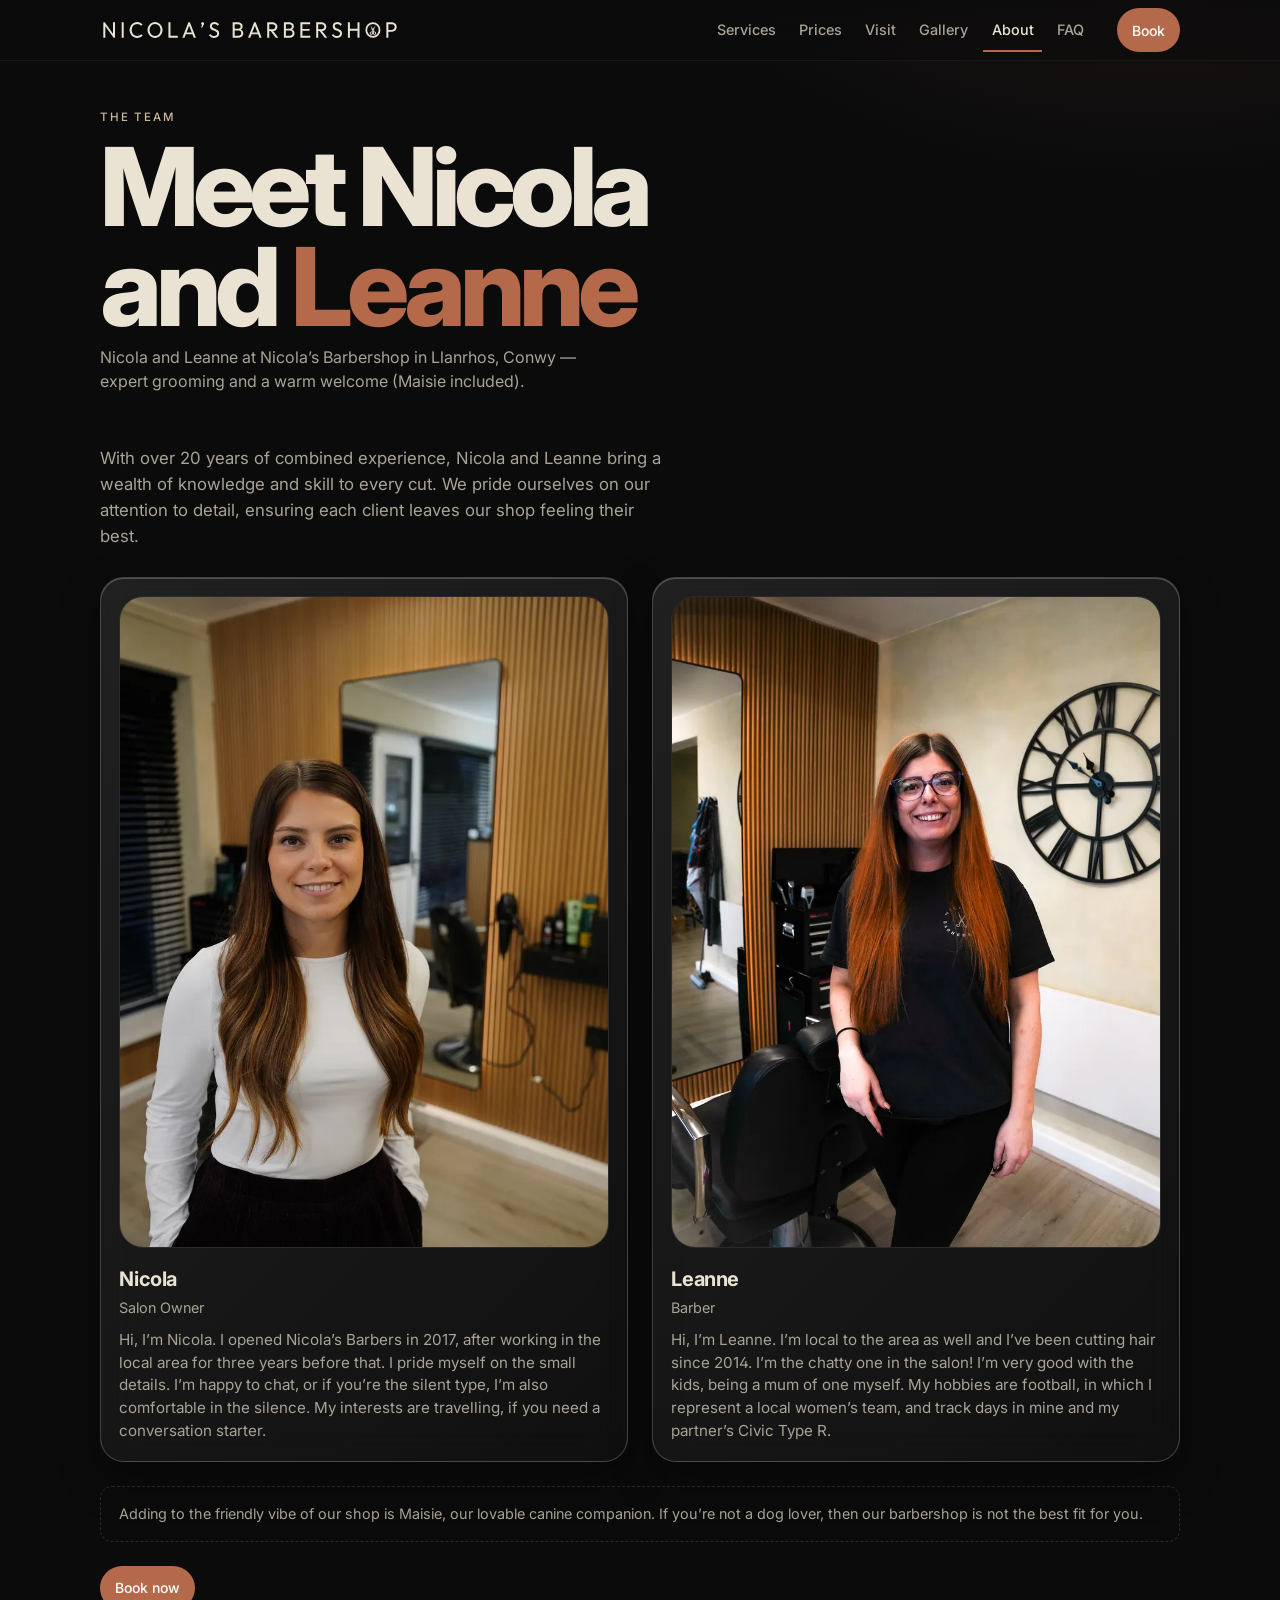
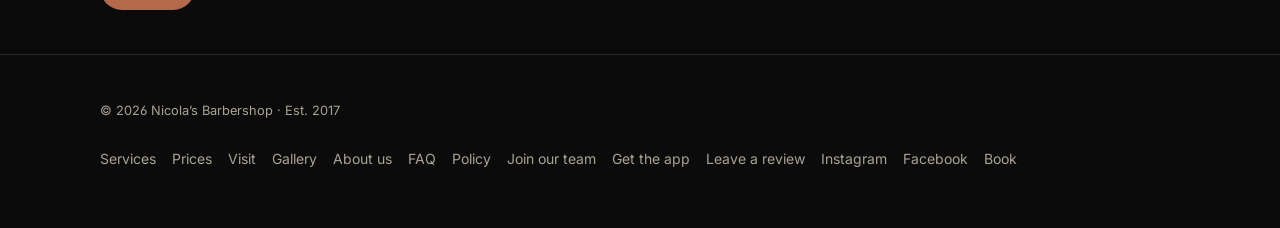
==== commit 823da22b: "New headshot for Leanne on About page" ====
--- a/about.html
+++ b/about.html
@@ -8,7 +8,7 @@
   <meta name="description" content="Meet Nicola and Leanne, the barbers at Nicola’s Barbershop in Llanrhos, Conwy." />
   <link rel="canonical" href="https://nicolasbarbershop.co.uk/about.html" />
   <meta name="theme-color" content="#0b0b0c" />
-  <link rel="manifest" href="/manifest.webmanifest?v=cc3" />
+  <link rel="manifest" href="/manifest.webmanifest?v=20261101h" />
   <meta name="mobile-web-app-capable" content="yes" />
   <meta name="apple-mobile-web-app-capable" content="yes" />
   <meta name="apple-mobile-web-app-title" content="Nicola's" />
@@ -28,14 +28,14 @@
   <meta name="twitter:title" content="About Nicola &amp; Leanne · Nicola’s Barbershop, Llanrhos, Conwy" />
   <meta name="twitter:description" content="Meet Nicola and Leanne, the barbers at Nicola’s Barbershop in Llanrhos, Conwy." />
   <meta name="twitter:image" content="https://nicolasbarbershop.co.uk/assets/og-share.jpg" />
-  <link rel="icon" href="favicon.ico?v=cc3" sizes="any" />
-  <link rel="icon" type="image/png" sizes="32x32" href="assets/favicon-32x32.png?v=cc3" />
-  <link rel="icon" type="image/png" sizes="192x192" href="assets/favicon-192.png?v=cc3" />
-  <link rel="apple-touch-icon" sizes="180x180" href="assets/apple-touch-icon.png?v=cc3" />
+  <link rel="icon" href="favicon.ico?v=20261101h" sizes="any" />
+  <link rel="icon" type="image/png" sizes="32x32" href="assets/favicon-32x32.png?v=20261101h" />
+  <link rel="icon" type="image/png" sizes="192x192" href="assets/favicon-192.png?v=20261101h" />
+  <link rel="apple-touch-icon" sizes="180x180" href="assets/apple-touch-icon.png?v=20261101h" />
   <link rel="preconnect" href="https://fonts.googleapis.com" />
   <link rel="preconnect" href="https://fonts.gstatic.com" crossorigin />
   <link href="https://fonts.googleapis.com/css2?family=Inter:wght@400;500;600&display=swap" rel="stylesheet" />
-  <link rel="stylesheet" href="styles.css?v=cc3" />
+  <link rel="stylesheet" href="styles.css?v=20261101h" />
 </head>
 <body>
   <a class="skip-link" href="#main">Skip to content</a>
@@ -116,7 +116,7 @@
             </div>
           </article>
           <article class="about-profile reveal">
-            <picture><source type="image/webp" srcset="assets/about/leanne-480.webp 480w, assets/about/leanne-800.webp 800w" sizes="(min-width: 720px) 50vw, 100vw" /><img class="about-photo" src="assets/about/leanne.jpg?v=20260926-full" width="1200" height="1600" alt="Leanne, barber at Nicola’s Barbershop" loading="lazy" decoding="async" /></picture>
+            <picture><source type="image/webp" srcset="assets/about/leanne-480.webp?v=20261104a 480w, assets/about/leanne-800.webp?v=20261104a 800w" sizes="(min-width: 720px) 50vw, 100vw" /><img class="about-photo" src="assets/about/leanne.jpg?v=20261104a" width="1200" height="1600" alt="Leanne, barber at Nicola’s Barbershop" loading="lazy" decoding="async" /></picture>
             <div class="about-copy">
               <h3>Leanne</h3>
               <p class="role">Barber</p>
@@ -152,6 +152,6 @@
       </div>
     </div>
   </footer>
-  <script src="site.js?v=cc3" defer></script>
+  <script src="site.js?v=20261101h" defer></script>
 </body>
 </html>
--- a/styles.css
+++ b/styles.css
@@ -1199,5 +1199,7 @@
 @media (prefers-reduced-motion:reduce){
   *,*::before,*::after{animation:none!important;transition:none!important}
   .reveal-ready{opacity:1!important;transform:none!important}
-  .c-marq-track{white-space:normal}
-}
+  .c-marq-track{white-space:nowrap}
+}
+.site-menu-nav a.menu-book{font-size:1.1rem!important;font-weight:600!important;letter-spacing:0!important;line-height:1.2!important;padding:.8rem 1.6rem!important;min-height:44px;align-self:flex-start;display:inline-flex;align-items:center;margin-top:1.1rem}
+.site-menu-nav a.menu-app{font-size:1.05rem!important;font-weight:500!important;letter-spacing:0!important;line-height:1.2!important;padding:.75rem 1.4rem!important;min-height:44px;align-self:flex-start;display:inline-flex;align-items:center;margin-top:.6rem;border:1px solid rgba(255,255,255,.28);border-radius:999px;color:var(--text)!important;background:rgba(255,255,255,.04)}
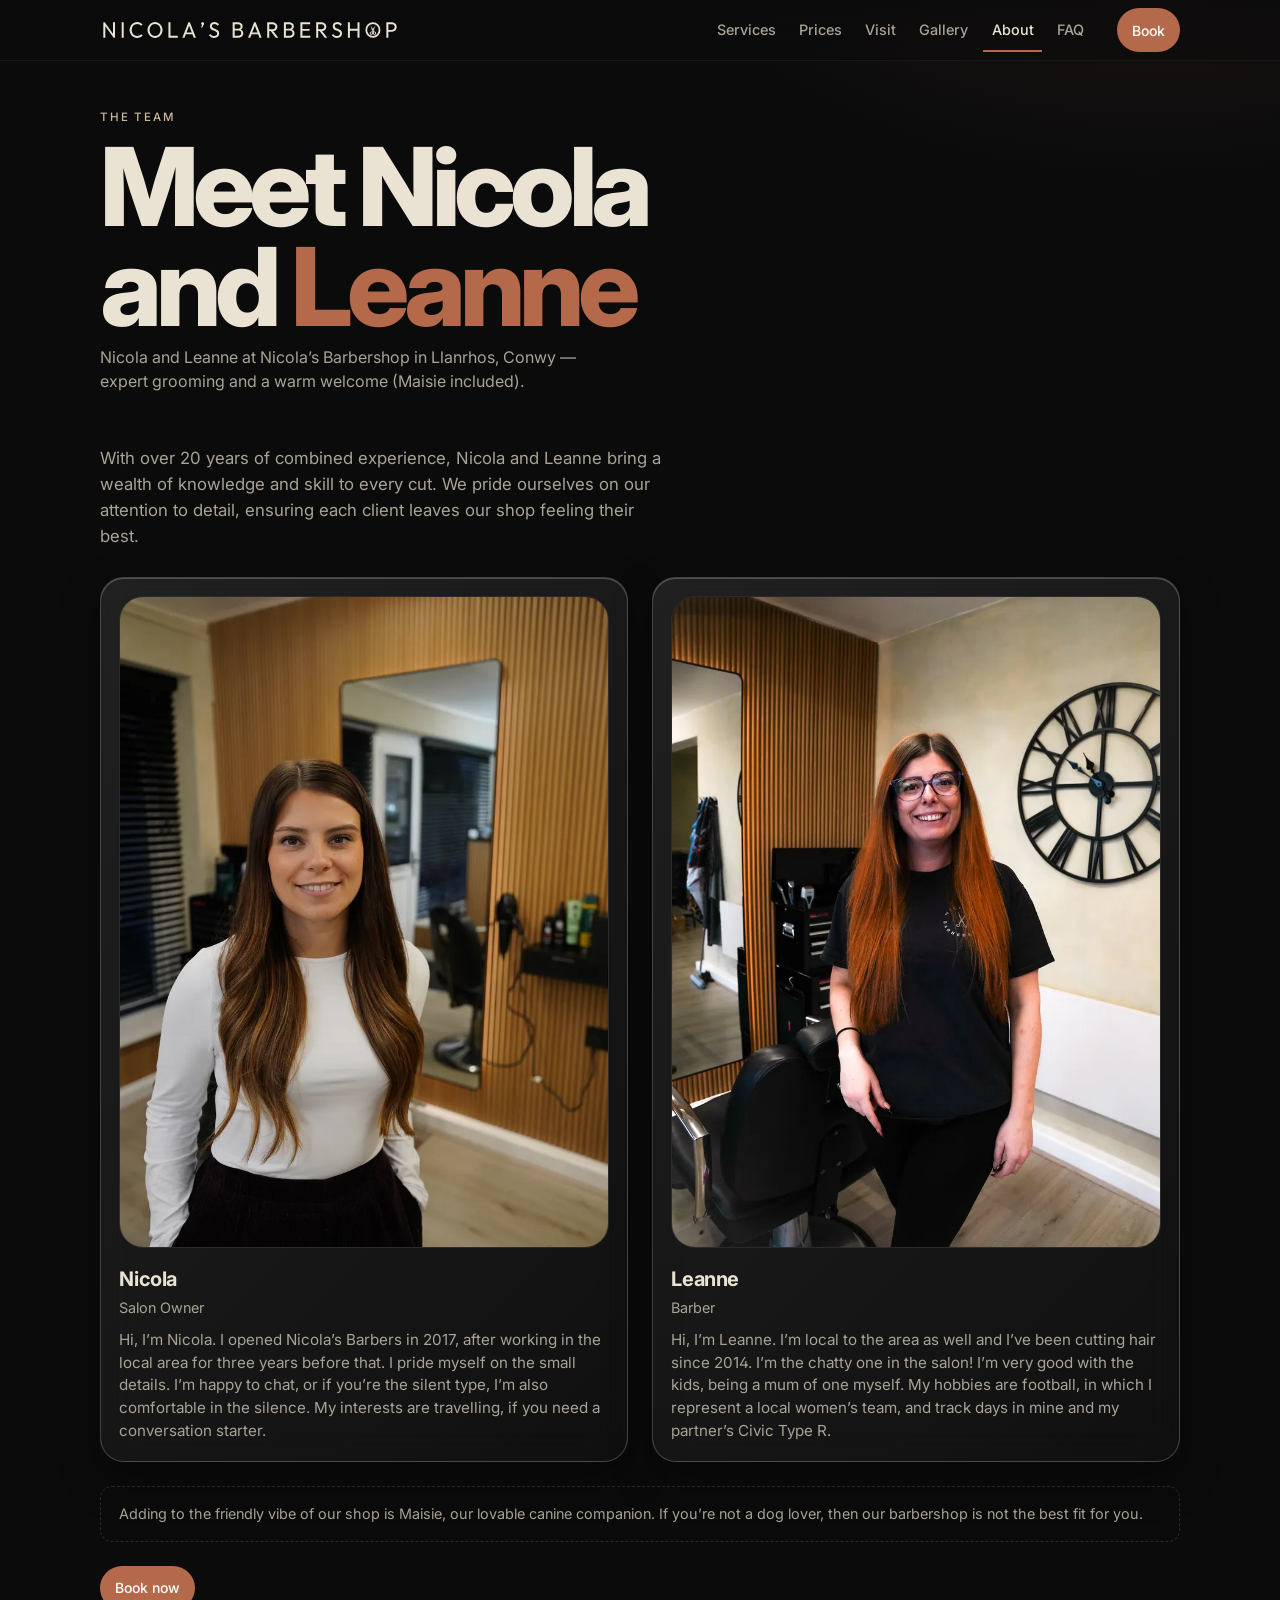
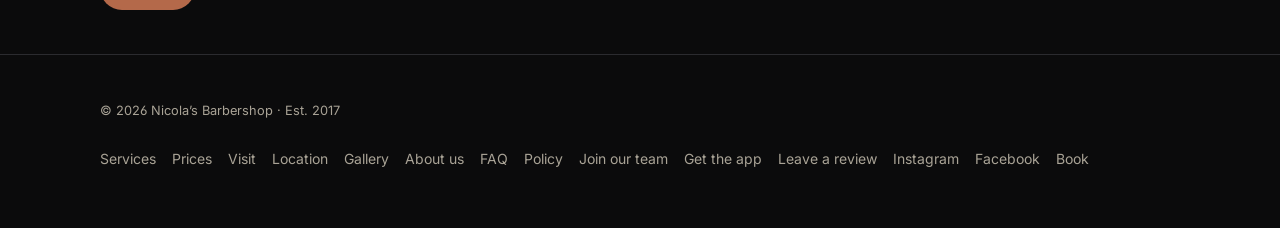
==== commit 2f965af8: "Add Location page (Llandudno, Deganwy, Conwy) with NAP, map, hours, JSON-LD; menu links; SW v17" ====
--- a/about.html
+++ b/about.html
@@ -78,6 +78,7 @@
         <a href="services.html">Services</a>
         <a href="prices.html">Prices</a>
         <a href="visit.html">Visit</a>
+        <a href="location.html">Location</a>
         <a href="gallery.html">Gallery</a>
         <a href="about.html" aria-current="page">About us</a>
         <a href="faq.html">FAQ</a>
@@ -139,6 +140,7 @@
         <a href="services.html">Services</a>
         <a href="prices.html">Prices</a>
         <a href="visit.html">Visit</a>
+        <a href="location.html">Location</a>
         <a href="gallery.html">Gallery</a>
         <a href="about.html">About us</a>
         <a href="faq.html">FAQ</a>
